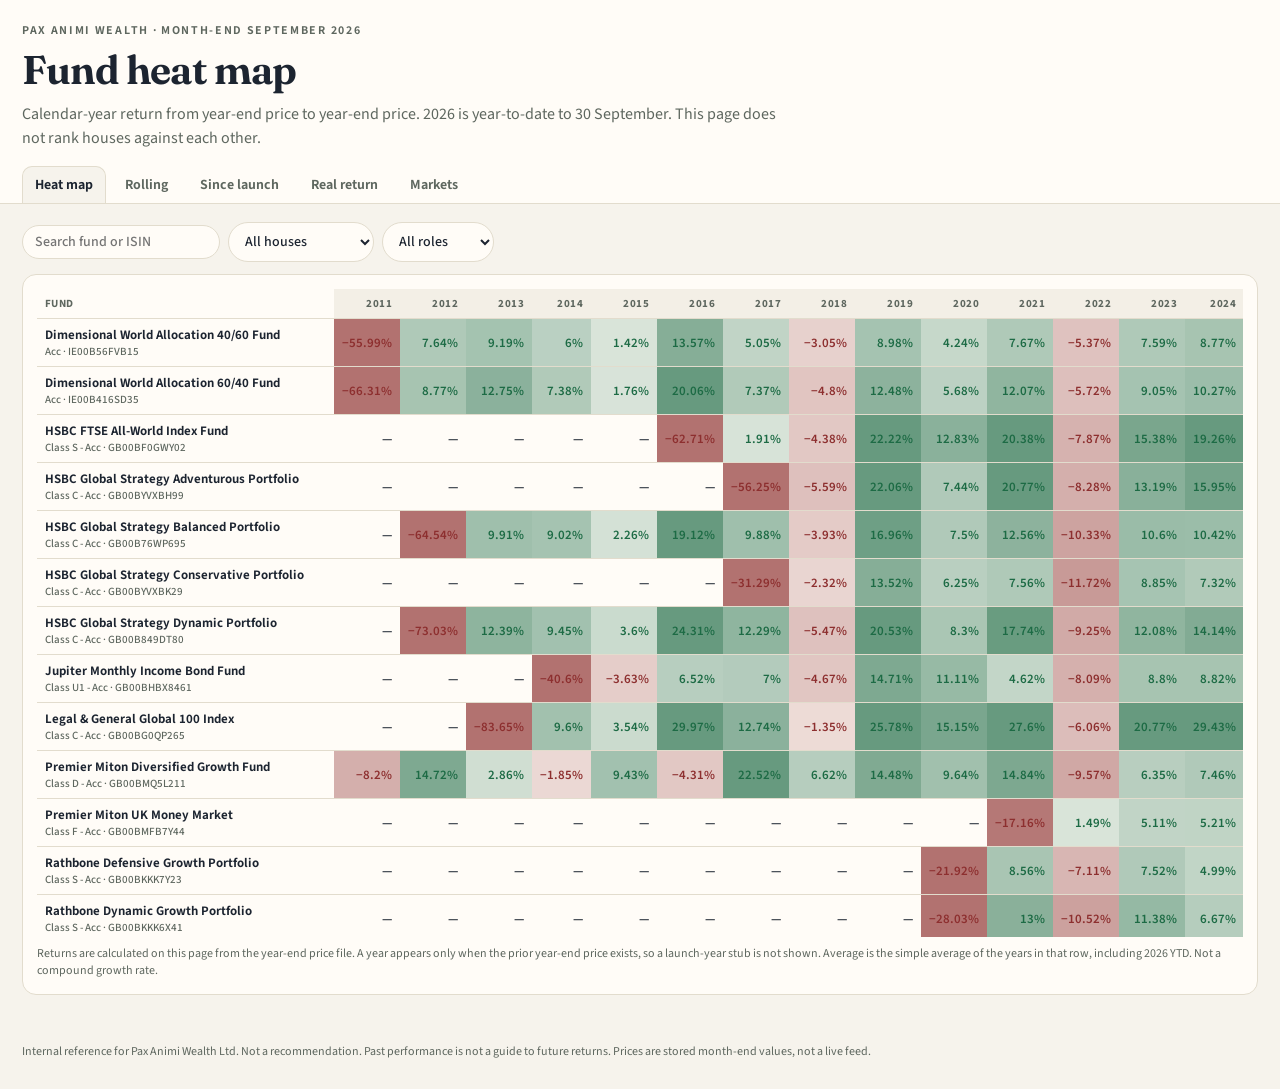
==== index.html @ 5b9cd2b7 "Add files via upload" ====
<!DOCTYPE html>
<html lang="en-GB">
<head>
  <meta charset="UTF-8" />
  <meta name="viewport" content="width=device-width, initial-scale=1" />
  <title>Pax Animi Wealth — fund heat map</title>
  <link href="https://fonts.googleapis.com/css2?family=Fraunces:opsz,wght@9..144,560;9..144,650&family=Source+Sans+3:wght@400;500;600;700&display=swap" rel="stylesheet" />
  <link rel="stylesheet" href="styles.css" />
</head>
<body data-page="heatmap">
  <header><div class="wrap">
    <div class="kicker">Pax Animi Wealth · month-end September 2026</div>
    <h1>Fund heat map</h1>
    <p class="lede">Calendar-year return from year-end price to year-end price. 2026 is year-to-date to 30 September. This page does not rank houses against each other.</p>
    <nav>
      <a href="index.html" class="active">Heat map</a>
      <a href="rolling.html">Rolling</a>
      <a href="since-launch.html">Since launch</a>
      <a href="real-return.html">Real return</a>
      <a href="markets.html">Markets</a>
    </nav>
  </div></header>
  <main>
    <div class="toolbar">
      <input id="q" placeholder="Search fund or ISIN" />
      <select id="house"><option value="">All houses</option></select>
      <select id="role"><option value="">All roles</option></select>
    </div>
    <div class="card">
      <div class="scroll"><table id="grid"></table></div>
      <p class="note">Returns are calculated on this page from the year-end price file. A year appears only when the prior year-end price exists, so a launch-year stub is not shown. Average is the simple average of the years in that row, including 2026 YTD. Not a compound growth rate.</p>
    </div>
  </main>
  <footer>Internal reference for Pax Animi Wealth Ltd. Not a recommendation. Past performance is not a guide to future returns. Prices are stored month-end values, not a live feed.</footer>
  <script src="data.js"></script>
  <script src="app.js"></script>
</body>
</html>
---- styles.css ----
:root {
  --ink: #1c2430;
  --muted: #5e675f;
  --line: #e2dccd;
  --paper: #f6f3ec;
  --card: #fffcf7;
  --accent: #1f4d3a;
  --accent-soft: #e5efe9;
  --neg: #8d2f2f;
  --pos: #1d6b45;
}
* { box-sizing: border-box; }
html, body { margin: 0; background: var(--paper); color: var(--ink); font-family: "Source Sans 3", system-ui, sans-serif; }
body { min-height: 100vh; }
a { color: inherit; }
header {
  background: var(--card);
  border-bottom: 1px solid var(--line);
  padding: 22px 22px 0;
}
.wrap { max-width: 1280px; margin: 0 auto; }
.kicker { font-size: 12px; letter-spacing: 0.14em; text-transform: uppercase; color: var(--muted); font-weight: 650; }
h1 { font-family: Fraunces, Georgia, serif; font-weight: 650; font-size: clamp(28px, 4vw, 40px); margin: 6px 0 8px; letter-spacing: -0.02em; }
.lede { max-width: 760px; color: var(--muted); margin: 0 0 16px; line-height: 1.5; }
nav { display: flex; flex-wrap: wrap; gap: 6px; margin: 0 0 0; }
nav a {
  text-decoration: none; border: 1px solid transparent; border-bottom: 0;
  padding: 8px 12px; border-radius: 10px 10px 0 0; font-weight: 650; font-size: 14px; color: var(--muted);
}
nav a.active { background: var(--paper); color: var(--ink); border-color: var(--line); }
main { max-width: 1280px; margin: 0 auto; padding: 18px 22px 48px; }
.toolbar { display: flex; flex-wrap: wrap; gap: 8px; margin-bottom: 12px; align-items: center; }
input, select {
  font: 500 14px/1.2 "Source Sans 3", sans-serif;
  border: 1px solid var(--line); background: var(--card); color: var(--ink);
  border-radius: 999px; padding: 8px 12px;
}
.card { background: var(--card); border: 1px solid var(--line); border-radius: 14px; padding: 14px; }
.note { color: var(--muted); font-size: 12px; line-height: 1.45; margin: 8px 0 0; }
.scroll { overflow: auto; max-height: 72vh; }
table { border-collapse: collapse; font-size: 13px; min-width: 100%; }
th, td { padding: 7px 8px; border-bottom: 1px solid var(--line); white-space: nowrap; text-align: right; }
th:first-child, td:first-child, th.left, td.left { text-align: left; position: sticky; left: 0; background: var(--card); }
thead th { position: sticky; top: 0; background: #f3efe6; z-index: 1; font-size: 11px; letter-spacing: 0.04em; text-transform: uppercase; color: var(--muted); cursor: pointer; }
thead th:first-child { z-index: 2; }
tbody tr:hover td { background: #f7f4ee; }
.name { font-weight: 650; }
.meta { display: block; color: var(--muted); font-size: 11px; font-weight: 500; }
.pos { color: var(--pos); }
.neg { color: var(--neg); }
.heat { font-variant-numeric: tabular-nums; font-weight: 600; }
.chart-box { position: relative; height: 420px; margin-bottom: 14px; }
footer { max-width: 1280px; margin: 0 auto; padding: 0 22px 28px; color: var(--muted); font-size: 12px; line-height: 1.5; }
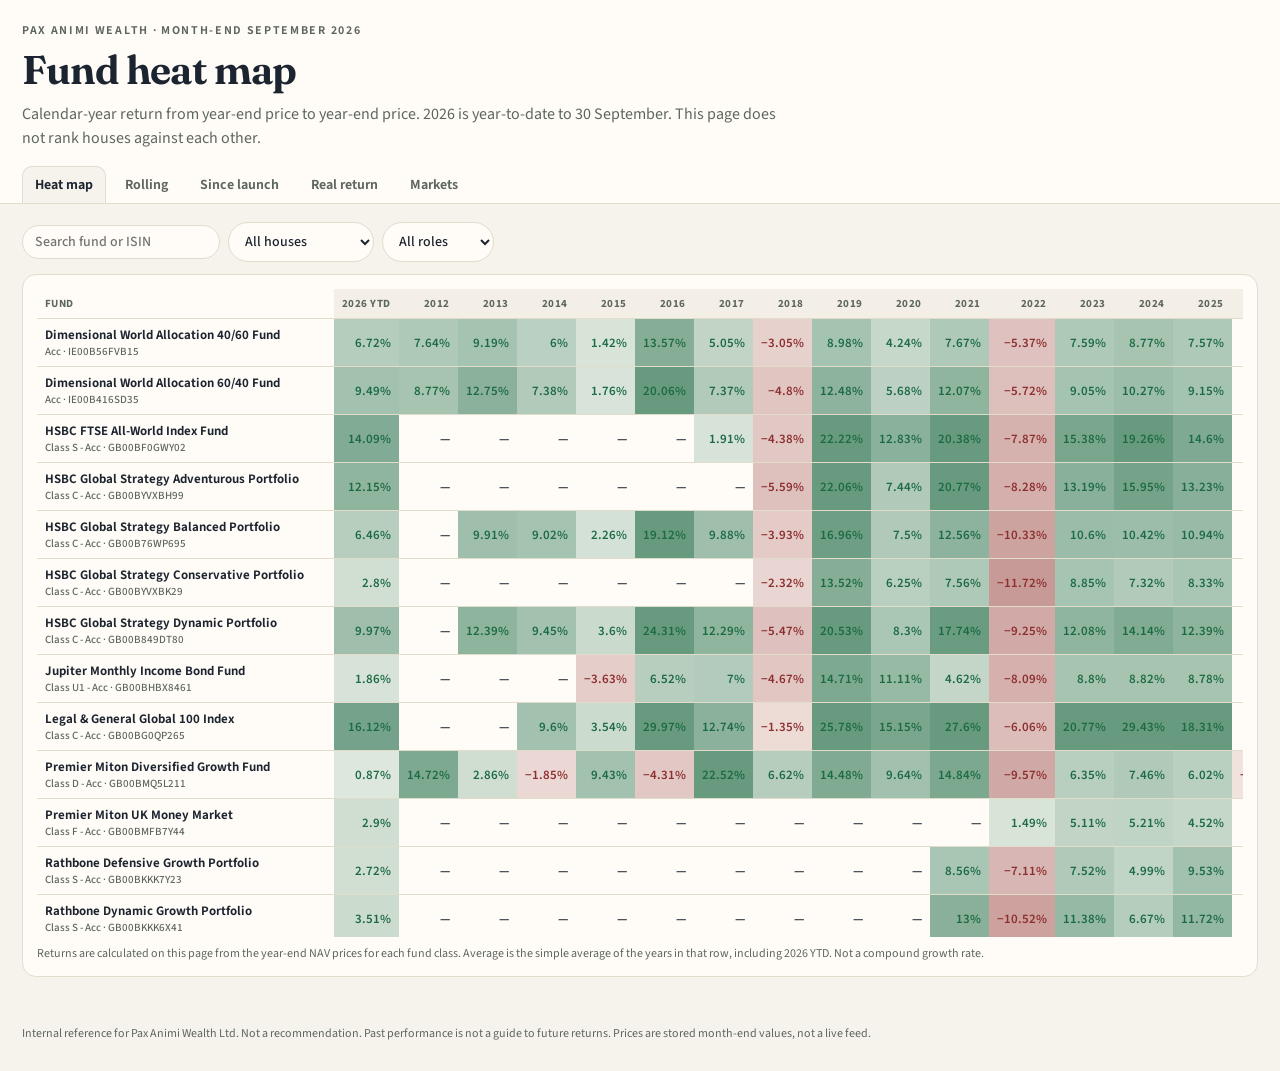
==== commit 29277000: "Add files via upload Format tweaks and changed to fixed percentage numbers rather then year end pric" ====
--- a/index.html
+++ b/index.html
@@ -28,7 +28,7 @@
     </div>
     <div class="card">
       <div class="scroll"><table id="grid"></table></div>
-      <p class="note">Returns are calculated on this page from the year-end price file. A year appears only when the prior year-end price exists, so a launch-year stub is not shown. Average is the simple average of the years in that row, including 2026 YTD. Not a compound growth rate.</p>
+      <p class="note">Returns are calculated on this page from the year-end NAV prices for each fund class. Average is the simple average of the years in that row, including 2026 YTD. Not a compound growth rate.</p>
     </div>
   </main>
   <footer>Internal reference for Pax Animi Wealth Ltd. Not a recommendation. Past performance is not a guide to future returns. Prices are stored month-end values, not a live feed.</footer>
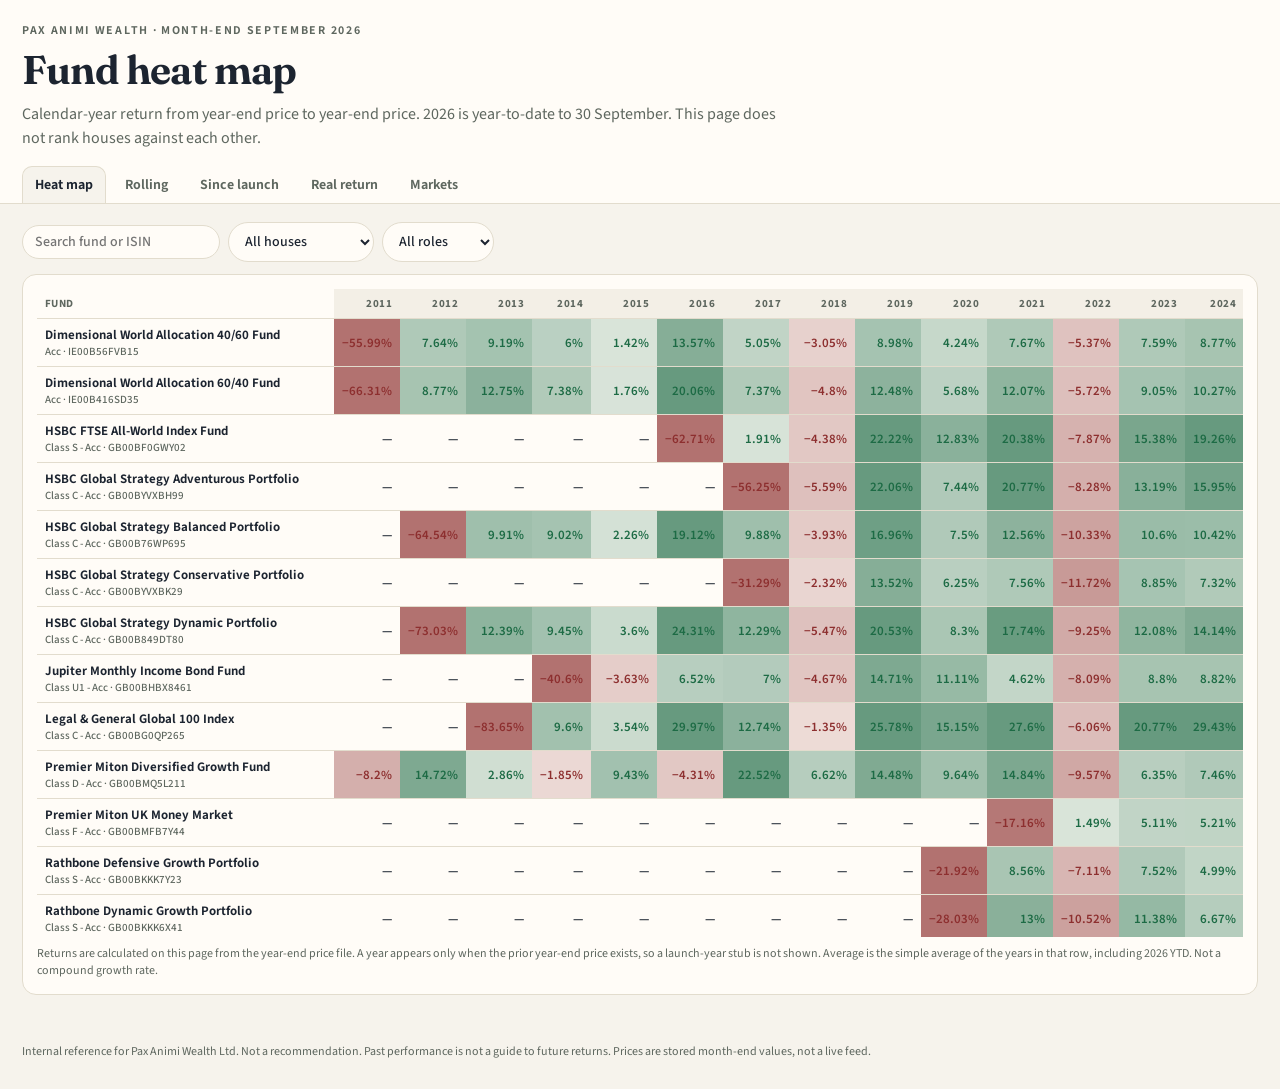
==== commit 49d7d31e: "Add files via upload back to version 1" ====
--- a/index.html
+++ b/index.html
@@ -28,7 +28,7 @@
     </div>
     <div class="card">
       <div class="scroll"><table id="grid"></table></div>
-      <p class="note">Returns are calculated on this page from the year-end NAV prices for each fund class. Average is the simple average of the years in that row, including 2026 YTD. Not a compound growth rate.</p>
+      <p class="note">Returns are calculated on this page from the year-end price file. A year appears only when the prior year-end price exists, so a launch-year stub is not shown. Average is the simple average of the years in that row, including 2026 YTD. Not a compound growth rate.</p>
     </div>
   </main>
   <footer>Internal reference for Pax Animi Wealth Ltd. Not a recommendation. Past performance is not a guide to future returns. Prices are stored month-end values, not a live feed.</footer>
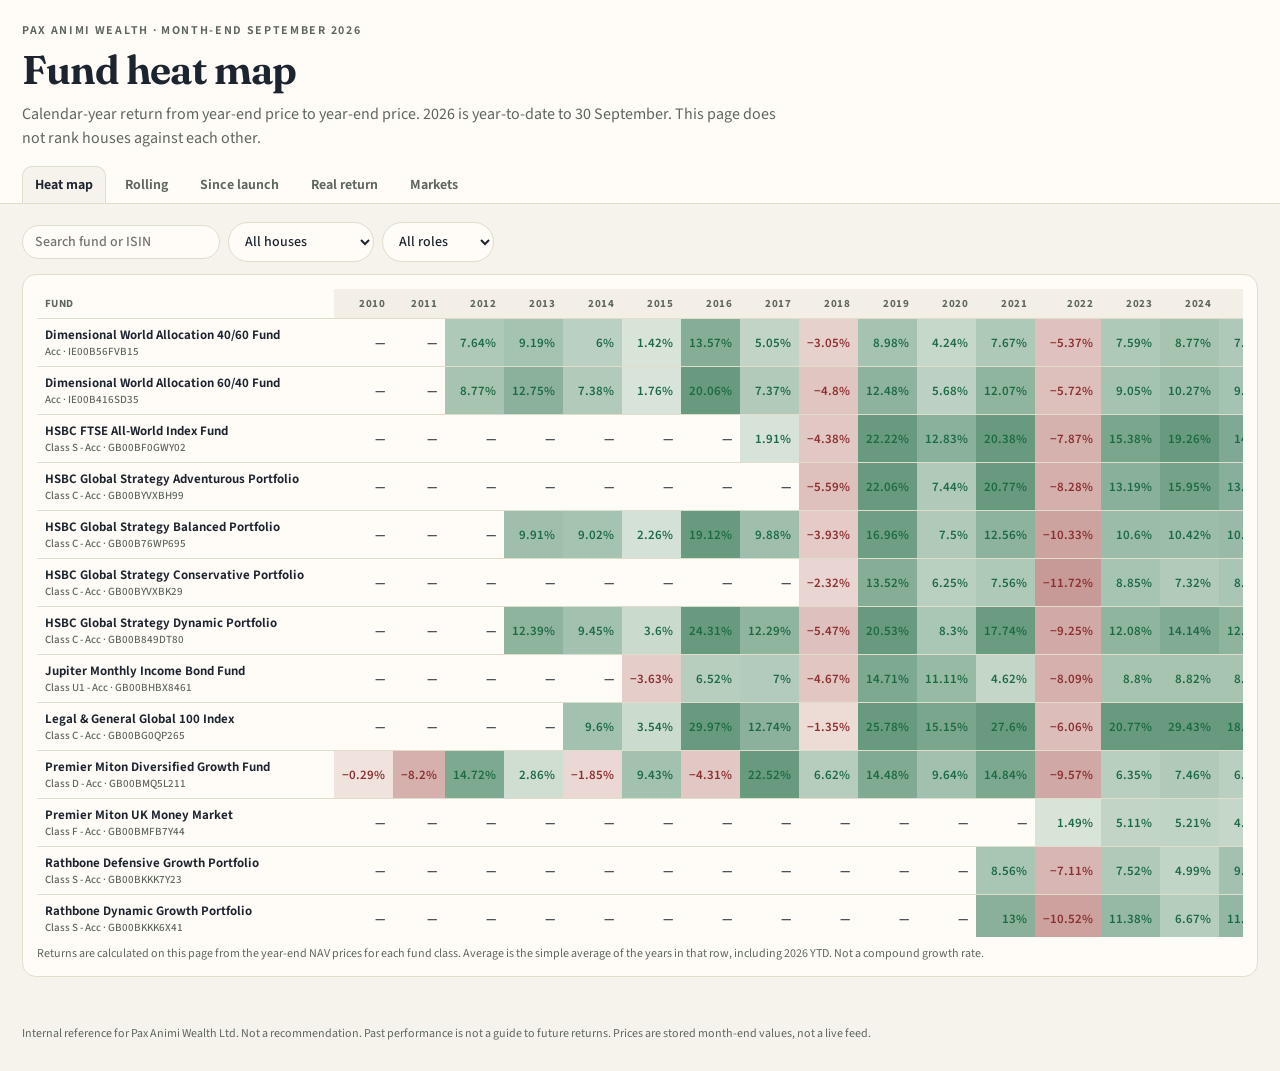
==== commit 19851cb1: "Add files via upload version 5.0" ====
--- a/index.html
+++ b/index.html
@@ -28,7 +28,7 @@
     </div>
     <div class="card">
       <div class="scroll"><table id="grid"></table></div>
-      <p class="note">Returns are calculated on this page from the year-end price file. A year appears only when the prior year-end price exists, so a launch-year stub is not shown. Average is the simple average of the years in that row, including 2026 YTD. Not a compound growth rate.</p>
+      <p class="note">Returns are calculated on this page from the year-end NAV prices for each fund class. Average is the simple average of the years in that row, including 2026 YTD. Not a compound growth rate.</p>
     </div>
   </main>
   <footer>Internal reference for Pax Animi Wealth Ltd. Not a recommendation. Past performance is not a guide to future returns. Prices are stored month-end values, not a live feed.</footer>
--- a/styles.css
+++ b/styles.css
@@ -40,7 +40,8 @@
 .scroll { overflow: auto; max-height: 72vh; }
 table { border-collapse: collapse; font-size: 13px; min-width: 100%; }
 th, td { padding: 7px 8px; border-bottom: 1px solid var(--line); white-space: nowrap; text-align: right; }
-th:first-child, td:first-child, th.left, td.left { text-align: left; position: sticky; left: 0; background: var(--card); }
+th:first-child, td:first-child { text-align: left; position: sticky; left: 0; background: var(--card); }
+th.left, td.left { text-align: left; }
 thead th { position: sticky; top: 0; background: #f3efe6; z-index: 1; font-size: 11px; letter-spacing: 0.04em; text-transform: uppercase; color: var(--muted); cursor: pointer; }
 thead th:first-child { z-index: 2; }
 tbody tr:hover td { background: #f7f4ee; }
